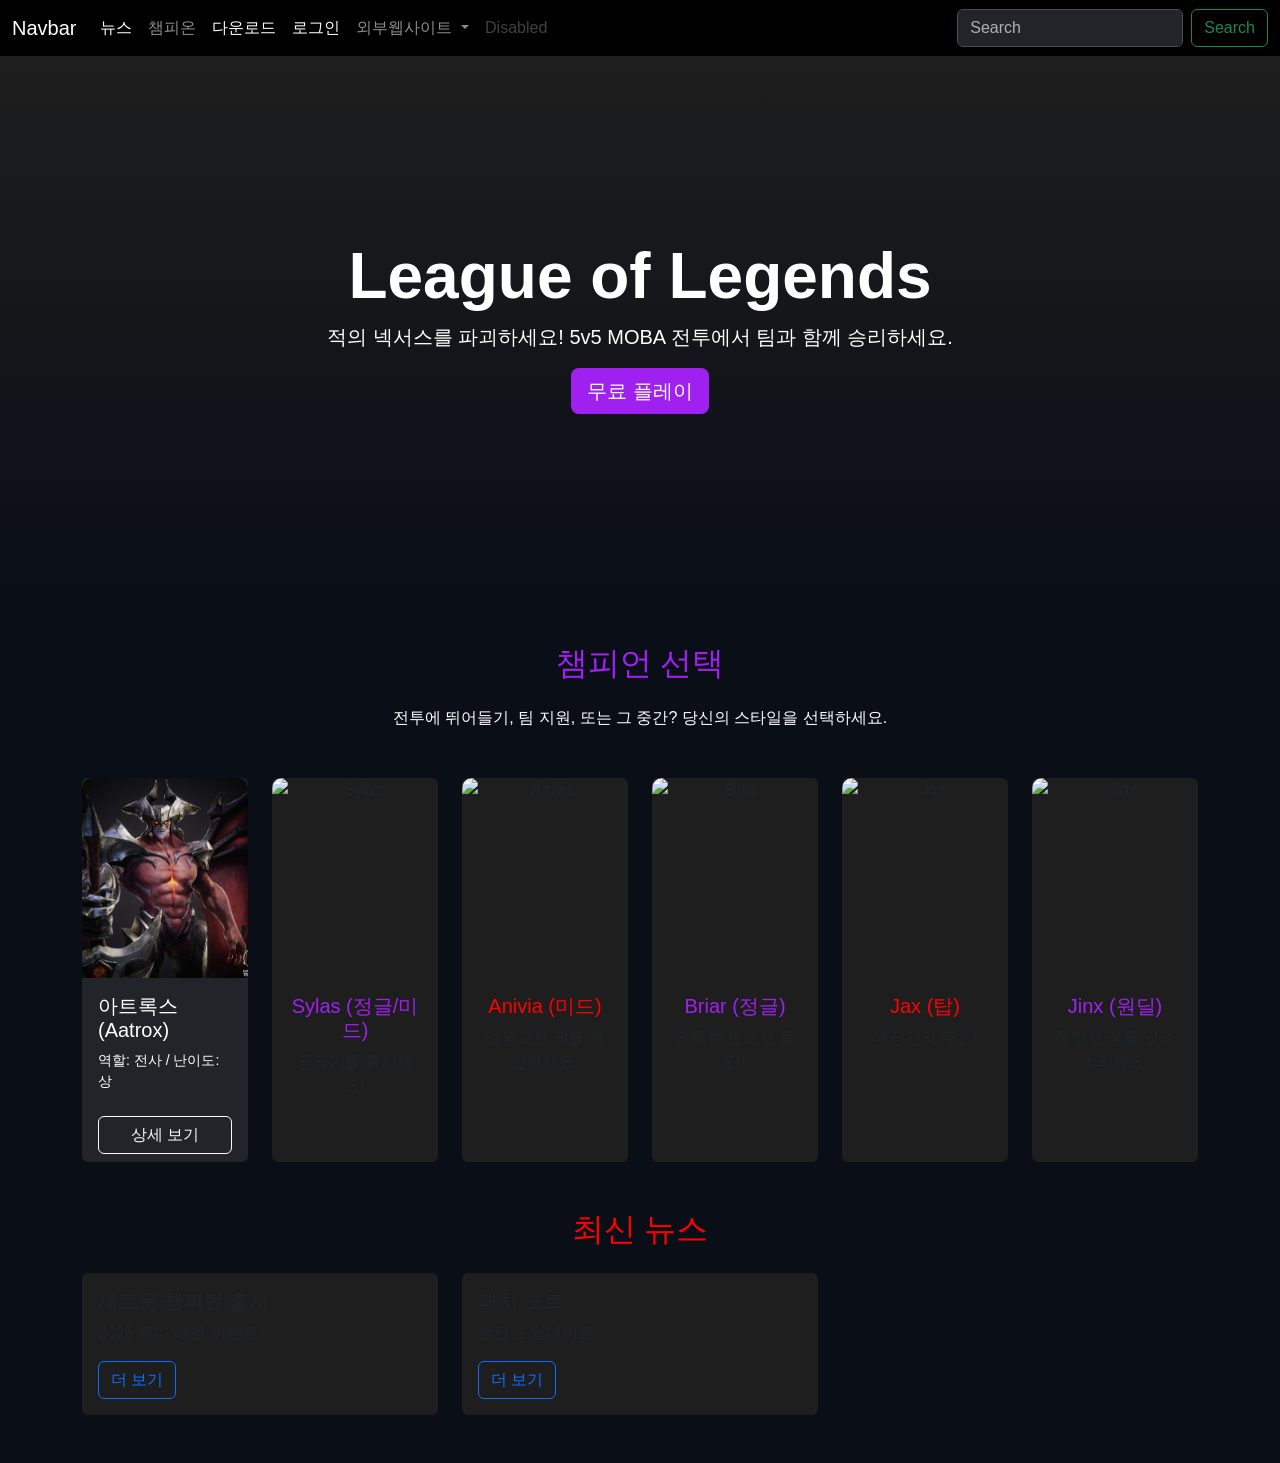
==== src/main/resources/META-INF/resources/index.html @ e9973deb "3주차 실습 완료" ====
<!DOCTYPE html>
<html lang="ko">
<head>
    <meta charset="UTF-8">
    <meta name="viewport" content="width=device-width, initial-scale=1.0">
    <title>League of Legends - 메인 페이지</title>
    <!-- Bootstrap 5 CDN -->
    <link href="https://cdn.jsdelivr.net/npm/bootstrap@5.3.0/dist/css/bootstrap.min.css" rel="stylesheet">
    <script src="https://cdn.jsdelivr.net/npm/bootstrap@5.3.0/dist/js/bootstrap.bundle.min.js"></script>
    <!-- 커스텀 스타일 (LOL 테마 + 챔피언 호버 효과) -->
    <style>
        body { background-color: #0a0e17; color: #fff; font-family: 'Arial', sans-serif; }
        .navbar { background-color: #000; }
        .hero { background: linear-gradient(to bottom, #1e1e1e, #0a0e17); min-height: 60vh; }
        .accent-purple { color: #a020f0; }
        .accent-red { color: #ff0000; }
        .card { background-color: #1e1e1e; border: none; transition: transform 0.3s, box-shadow 0.3s; }
        .card:hover { transform: scale(1.05); box-shadow: 0 10px 20px rgba(160, 32, 240, 0.5); }
        .card-img-top { height: 200px; object-fit: cover; border-radius: 10px 10px 0 0; }
        .btn-primary { background-color: #a020f0; border: none; }
        .btn-primary:hover { background-color: #800080; }
    </style>
</head>
<body>

    <!-- 헤더 (Navbar) -->
    <!-- <nav class="navbar navbar-expand-lg navbar-dark">
        <div class="container-fluid">
            <a class="navbar-brand" href="http://localhost:8080/index.html">League of Legends</a>
            <button class="navbar-toggler" type="button" data-bs-toggle="collapse" data-bs-target="#navbarNav" aria-controls="navbarNav" aria-expanded="false" aria-label="Toggle navigation">
                <span class="navbar-toggler-icon"></span>
            </button>
            <div class="collapse navbar-collapse" id="navbarNav">
                <ul class="navbar-nav ms-auto">
                    <li class="nav-item"><a class="nav-link" href="#">뉴스</a></li>
                    <li class="nav-item"><a class="nav-link" href="#">챔피언</a></li>
                    <li class="nav-item"><a class="nav-link" href="#">다운로드</a></li>
                    <li class="nav-item"><a class="nav-link" href="#">로그인</a></li>
                    <li class="nav-item"><a class="nav-link" href="https://lol.ps" target="_blank">외부웹사이트</a></li>
                </ul>
            </div>
        </div>
    </nav> -->

    <nav class="navbar navbar-expand-lg" data-bs-theme="dark">
        <div class="container-fluid">
          <a class="navbar-brand" href="#">Navbar</a>
          <button class="navbar-toggler" type="button" data-bs-toggle="collapse" data-bs-target="#navbarSupportedContent" aria-controls="navbarSupportedContent" aria-expanded="false" aria-label="Toggle navigation">
            <span class="navbar-toggler-icon"></span>
          </button>
          <div class="collapse navbar-collapse" id="navbarSupportedContent">
            <ul class="navbar-nav me-auto mb-2 mb-lg-0">
              <li class="nav-item">
                <a class="nav-link active" aria-current="page" href="#">뉴스</a>
              </li>
              <li class="nav-item">
                <a class="nav-link" href="#">챔피온</a>
              </li>
              <li class="nav-item">
                <a class="nav-link active" aria-current="page" href="#">다운로드</a>
              </li>
              <li class="nav-item">
                <a class="nav-link active" aria-current="page" href="#">로그인</a>
              </li>
              <li class="nav-item dropdown">
                <a class="nav-link dropdown-toggle" href="#" role="button" data-bs-toggle="dropdown" aria-expanded="false">
                  외부웹사이트
                </a>
                <ul class="dropdown-menu">
                  <li><a class="dropdown-item" href="https://lol.ps" target="_blank">롤전적</a></li>
                  <li><a class="dropdown-item" href="#">불법사이트</a></li>
                  <li><hr class="dropdown-divider"></li>
                  <li><a class="dropdown-item" href="#">외부웹</a></li>
                </ul>
              </li>
              <li class="nav-item">
                <a class="nav-link disabled" aria-disabled="true">Disabled</a>
              </li>
            </ul>
            <form class="d-flex" role="search">
              <input class="form-control me-2" type="search" placeholder="Search" aria-label="Search" />
              <button class="btn btn-outline-success" type="submit">Search</button>
            </form>
          </div>
        </div>
    </nav>


    <!-- 히어로 배너 (Hero Banner) -->
    <section class="hero d-flex align-items-center justify-content-center text-center py-5">
        <div class="container">
            <h1 class="display-3 fw-bold">League of Legends</h1>
            <p class="lead">적의 넥서스를 파괴하세요! 5v5 MOBA 전투에서 팀과 함께 승리하세요.</p>
            <a href="#" class="btn btn-primary btn-lg">무료 플레이</a>
        </div>
    </section>

<!-- 챔피언 선택 섹션 (작은 썸네일 PNG로 업데이트!) -->
    <section class="container my-5">
        <h2 class="text-center mb-4 accent-purple">챔피언 선택</h2>
        <p class="text-center mb-5">전투에 뛰어들기, 팀 지원, 또는 그 중간? 당신의 스타일을 선택하세요.</p>
        <div class="row g-4">
        <!-- <div class="row row-cols-auto g-4"> -->

            <!-- Aatrox -->
            <div class="col">
                <div class="card bg-dark text-white border-secondary h-100">
                <img src="images/ai.jpeg" class="card-img-top" alt="아트록스">
                <div class="card-body">
                <h5 class="card-title">아트록스 (Aatrox)</h5>
                <p class="card-text small">역할: 전사 / 난이도: 상</p>
                </div>
                <div class="card-footer bg-transparent border-0">
                    <button class="btn btn-outline-light w-100"
                            data-bs-toggle="modal"
                            data-bs-target="#modalAatrox"
                            data-champ="Aatrox">
                        상세 보기
                    </button>
                </div>
            </div>
            </div>

            <!-- 모달 (iframe으로 Aatrox.html 불러오기) -->
            <div class="modal fade" id="modalAatrox" tabindex="-1" aria-labelledby="modalAatroxLabel" aria-hidden="true">
            <div class="modal-dialog modal-xl modal-dialog-centered modal-dialog-scrollable">
                <div class="modal-content bg-dark text-white border-secondary">
                
                <!-- 헤더-->
                <div class="modal-header border-secondary">
                    <h5 class="modal-title" id="modalAatroxLabel">아트록스 (Aatrox) 상세 정보</h5>
                    <button type="button" class="btn-close btn-close-white" data-bs-dismiss="modal" aria-label="Close"></button>
                </div>

                <!-- 바디: iframe으로 내용 채움-->
                <div class="modal-body p-0" style="height: 65vh; background: #0a0e17;">
                    <iframe
                    src="modals/Aatrox.html"
                    frameborder="0"
                    style="width: 100%; height: 100%; border: none;"
                    allowfullscreen>
                    </iframe>
                </div>
                    <!-- 푸터-->
                    <div class="modal-footer border-secondary">
                        <button type="button" class="btn btn-outline-light" data-bs-dismiss="modal">닫기</button>
                    </div>
                    </div>
                </div>
                </div>
                
                
            <!-- Sylas -->
            <div class="col-md-6 col-lg-4 col-xl-2">
                <div class="card text-center h-100">
                    <img src="https://ddragon.leagueoflegends.com/cdn/15.24.1/img/champion/Sylas.png" class="card-img-top" alt="Sylas" loading="lazy">
                    <div class="card-body">
                        <h5 class="card-title accent-purple">Sylas (정글/미드)</h5>
                        <p class="card-text">궁극기를 훔치세요!</p>
                    </div>
                </div>
            </div>
            <!-- Anivia -->
            <div class="col-md-6 col-lg-4 col-xl-2">
                <div class="card text-center h-100">
                    <img src="https://ddragon.leagueoflegends.com/cdn/15.24.1/img/champion/Anivia.png" class="card-img-top" alt="Anivia" loading="lazy">
                    <div class="card-body">
                        <h5 class="card-title accent-red">Anivia (미드)</h5>
                        <p class="card-text">얼음으로 적을 봉인하세요.</p>
                    </div>
                </div>
            </div>
            <!-- Briar -->
            <div class="col-md-6 col-lg-4 col-xl-2">
                <div class="card text-center h-100">
                    <img src="https://ddragon.leagueoflegends.com/cdn/15.24.1/img/champion/Briar.png" class="card-img-top" alt="Briar" loading="lazy">
                    <div class="card-body">
                        <h5 class="card-title accent-purple">Briar (정글)</h5>
                        <p class="card-text">광폭한 힘으로 돌진!</p>
                    </div>
                </div>
            </div>
            <!-- Jax -->
            <div class="col-md-6 col-lg-4 col-xl-2">
                <div class="card text-center h-100">
                    <img src="https://ddragon.leagueoflegends.com/cdn/15.24.1/img/champion/Jax.png" class="card-img-top" alt="Jax" loading="lazy">
                    <div class="card-body">
                        <h5 class="card-title accent-red">Jax (탑)</h5>
                        <p class="card-text">대장간의 주인!</p>
                    </div>
                </div>
            </div>
            <!-- Jinx -->
            <div class="col-md-6 col-lg-4 col-xl-2">
                <div class="card text-center h-100">
                    <img src="https://ddragon.leagueoflegends.com/cdn/15.24.1/img/champion/Jinx.png" class="card-img-top" alt="Jinx" loading="lazy">
                    <div class="card-body">
                        <h5 class="card-title accent-purple">Jinx (원딜)</h5>
                        <p class="card-text">폭발로 적을 날려버리세요.</p>
                    </div>
                </div>
            </div>
        </div>
    </section>

    <!-- 뉴스 섹션 (기존 유지) -->
    <section class="container my-5">
        <h2 class="text-center mb-4 accent-red">최신 뉴스</h2>
        <div class="row g-4">
            <div class="col-md-6 col-lg-4">
                <div class="card">
                    <div class="card-body">
                        <h5 class="card-title">새로운 챔피언 출시</h5>
                        <p class="card-text">2026 루나 레벨 이벤트!</p>
                        <a href="#" class="btn btn-outline-primary">더 보기</a>
                    </div>
                </div>
            </div>
            <div class="col-md-6 col-lg-4">
                <div class="card">
                    <div class="card-body">
                        <h5 class="card-title">패치 노트</h5>
                        <p class="card-text">밸런스 업데이트.</p>
                        <a href="#" class="btn btn-outline-primary">더 보기</a>
                    </div>
                </div>
            </div>
        </div>
    </section>
    
</body>
</html>
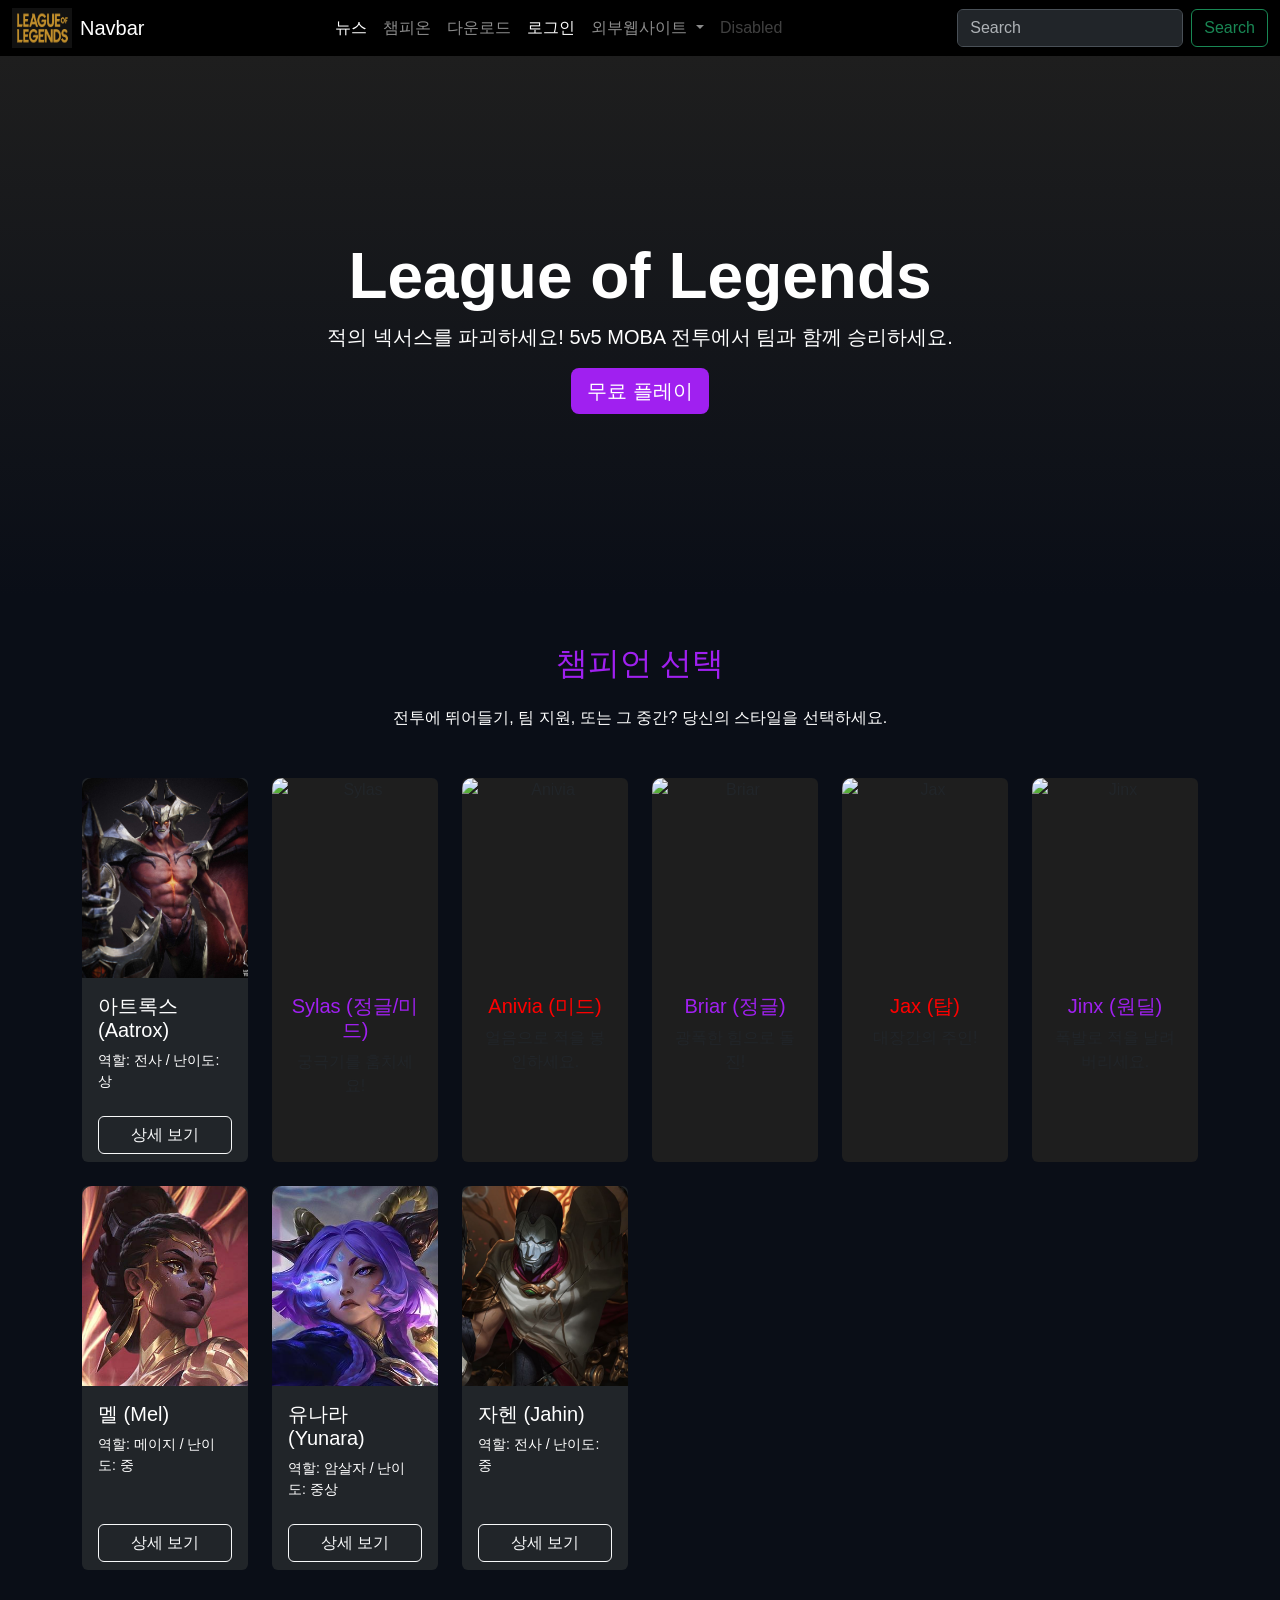
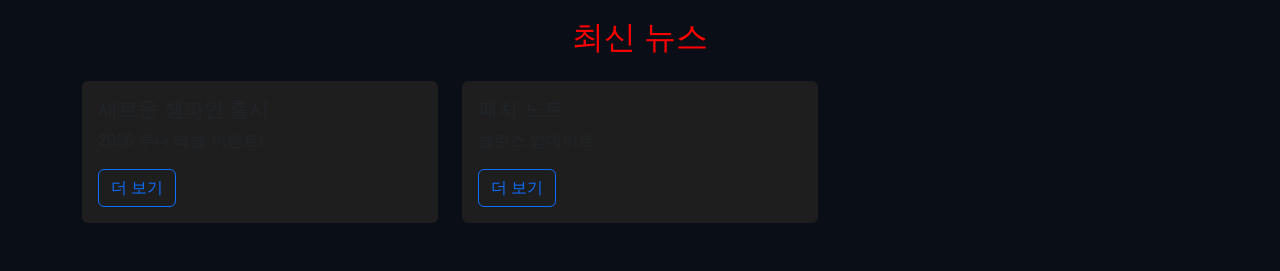
==== commit 6fa06e0c: "4주차 과제 완료" ====
--- a/src/main/resources/META-INF/resources/index.html
+++ b/src/main/resources/META-INF/resources/index.html
@@ -21,6 +21,7 @@
         .btn-primary:hover { background-color: #800080; }
     </style>
 </head>
+
 <body>
 
     <!-- 헤더 (Navbar) -->
@@ -44,12 +45,13 @@
 
     <nav class="navbar navbar-expand-lg" data-bs-theme="dark">
         <div class="container-fluid">
+        <img src="images/lol.png" alt="LOL 로고" width="60" height="40" class="me-2">
           <a class="navbar-brand" href="#">Navbar</a>
           <button class="navbar-toggler" type="button" data-bs-toggle="collapse" data-bs-target="#navbarSupportedContent" aria-controls="navbarSupportedContent" aria-expanded="false" aria-label="Toggle navigation">
             <span class="navbar-toggler-icon"></span>
           </button>
           <div class="collapse navbar-collapse" id="navbarSupportedContent">
-            <ul class="navbar-nav me-auto mb-2 mb-lg-0">
+            <ul class="navbar-nav mx-auto mb-2 mb-lg-0">
               <li class="nav-item">
                 <a class="nav-link active" aria-current="page" href="#">뉴스</a>
               </li>
@@ -57,7 +59,8 @@
                 <a class="nav-link" href="#">챔피온</a>
               </li>
               <li class="nav-item">
-                <a class="nav-link active" aria-current="page" href="#">다운로드</a>
+                <!-- <a class="nav-link active" aria-current="page" href="#">다운로드</a> -->
+                <a class="nav-link" href="main_page_sub/download.html">다운로드</a>
               </li>
               <li class="nav-item">
                 <a class="nav-link active" aria-current="page" href="#">로그인</a>
@@ -126,28 +129,29 @@
             <div class="modal-dialog modal-xl modal-dialog-centered modal-dialog-scrollable">
                 <div class="modal-content bg-dark text-white border-secondary">
                 
-                <!-- 헤더-->
-                <div class="modal-header border-secondary">
-                    <h5 class="modal-title" id="modalAatroxLabel">아트록스 (Aatrox) 상세 정보</h5>
-                    <button type="button" class="btn-close btn-close-white" data-bs-dismiss="modal" aria-label="Close"></button>
-                </div>
-
-                <!-- 바디: iframe으로 내용 채움-->
-                <div class="modal-body p-0" style="height: 65vh; background: #0a0e17;">
-                    <iframe
-                    src="modals/Aatrox.html"
-                    frameborder="0"
-                    style="width: 100%; height: 100%; border: none;"
-                    allowfullscreen>
-                    </iframe>
-                </div>
+                    <!-- 헤더-->
+                    <div class="modal-header border-secondary">
+                        <h5 class="modal-title" id="modalAatroxLabel">아트록스 (Aatrox) 상세 정보</h5>
+                        <button type="button" class="btn-close btn-close-white" data-bs-dismiss="modal" aria-label="Close"></button>
+                    </div>
+
+                    <!-- 바디: iframe으로 내용 채움-->
+                    <div class="modal-body p-0" style="height: 65vh; background: #0a0e17;">
+                        <iframe
+                        src="modals/Aatrox.html"
+                        frameborder="0"
+                        style="width: 100%; height: 100%; border: none;"
+                        allowfullscreen> 
+                        </iframe>
+                    </div>
+
                     <!-- 푸터-->
                     <div class="modal-footer border-secondary">
                         <button type="button" class="btn btn-outline-light" data-bs-dismiss="modal">닫기</button>
                     </div>
-                    </div>
-                </div>
-                </div>
+                </div>
+            </div>
+            </div>
                 
                 
             <!-- Sylas -->
@@ -200,6 +204,150 @@
                     </div>
                 </div>
             </div>
+
+            <!-- 신규 챔피언 -->
+            <div class="col-md-6 col-lg-4 col-xl-2">
+                <div class="card bg-dark text-white border-secondary h-100">
+                <img src="images/Mel.jpg" class="card-img-top" alt="멜">
+                <div class="card-body">
+                <h5 class="card-title">멜 (Mel)</h5>
+                <p class="card-text small">역할: 메이지 / 난이도: 중</p>
+                </div>
+                <div class="card-footer bg-transparent border-0">
+                    <button class="btn btn-outline-light w-100"
+                            data-bs-toggle="modal"
+                            data-bs-target="#modalMel"
+                            data-champ="Mel">
+                        상세 보기
+                    </button>
+                </div>
+            </div>
+            </div>
+
+            <!-- 모달 (iframe으로 Mel.html 불러오기) -->
+            <div class="modal fade" id="modalMel" tabindex="-1" aria-labelledby="modalMelLabel" aria-hidden="true">
+                <div class="modal-dialog modal-xl modal-dialog-centered modal-dialog-scrollable">
+                    <div class="modal-content bg-dark text-white border-secondary">
+                    
+                        <!-- 헤더-->
+                        <div class="modal-header border-secondary">
+                            <h5 class="modal-title" id="modalMelLabel">멜 (Mel) 상세 정보</h5>
+                            <button type="button" class="btn-close btn-close-white" data-bs-dismiss="modal" aria-label="Close"></button>
+                        </div>
+    
+                        <!-- 바디: iframe으로 내용 채움-->
+                        <div class="modal-body p-0" style="height: 65vh; background: #0a0e17;">
+                            <iframe
+                            src="modals/Mel.html"
+                            frameborder="0"
+                            style="width: 100%; height: 100%; border: none;"
+                            allowfullscreen> 
+                            </iframe>
+                        </div>
+    
+                        <!-- 푸터-->
+                        <div class="modal-footer border-secondary">
+                            <button type="button" class="btn btn-outline-light" data-bs-dismiss="modal">닫기</button>
+                        </div>
+                    </div>
+                </div>
+            </div>
+
+
+            <div class="col-md-6 col-lg-4 col-xl-2">
+                <div class="card bg-dark text-white border-secondary h-100">
+                <img src="images/Yunara.jpg" class="card-img-top" alt="유나라">
+                <div class="card-body">
+                <h5 class="card-title">유나라 (Yunara)</h5>
+                <p class="card-text small">역할: 암살자 / 난이도: 중상</p>
+                </div>
+                <div class="card-footer bg-transparent border-0">
+                    <button class="btn btn-outline-light w-100"
+                            data-bs-toggle="modal"
+                            data-bs-target="#modalYunara"
+                            data-champ="Yunara">
+                        상세 보기
+                    </button>
+                </div>
+            </div>
+            </div>
+            
+            <!-- 모달 (iframe으로 Jahin.html 불러오기) -->
+            <div class="modal fade" id="modalJahin" tabindex="-1" aria-labelledby="modalJahinLabel" aria-hidden="true">
+                <div class="modal-dialog modal-xl modal-dialog-centered modal-dialog-scrollable">
+                    <div class="modal-content bg-dark text-white border-secondary">
+                    
+                        <!-- 헤더-->
+                        <div class="modal-header border-secondary">
+                            <h5 class="modal-title" id="modalYunaraLabel">자헨 (Jahin) 상세 정보</h5>
+                            <button type="button" class="btn-close btn-close-white" data-bs-dismiss="modal" aria-label="Close"></button>
+                        </div>
+    
+                        <!-- 바디: iframe으로 내용 채움-->
+                        <div class="modal-body p-0" style="height: 65vh; background: #0a0e17;">
+                            <iframe
+                            src="modals/Jahin.html"
+                            frameborder="0"
+                            style="width: 100%; height: 100%; border: none;"
+                            allowfullscreen> 
+                            </iframe>
+                        </div>
+    
+                        <!-- 푸터-->
+                        <div class="modal-footer border-secondary">
+                            <button type="button" class="btn btn-outline-light" data-bs-dismiss="modal">닫기</button>
+                        </div>
+                    </div>
+                </div>
+            </div>
+
+            <div class="col-md-6 col-lg-4 col-xl-2">
+                <div class="card bg-dark text-white border-secondary h-100">
+                <img src="images/Jahin.png" class="card-img-top" alt="유나라">
+                <div class="card-body">
+                <h5 class="card-title">자헨 (Jahin)</h5>
+                <p class="card-text small">역할: 전사 / 난이도: 중</p>
+                </div>
+                <div class="card-footer bg-transparent border-0">
+                    <button class="btn btn-outline-light w-100"
+                            data-bs-toggle="modal"
+                            data-bs-target="#modalJahin"
+                            data-champ="Jahin">
+                        상세 보기
+                    </button>
+                </div>
+            </div>
+            </div>
+            
+            <!-- 모달 (iframe으로 Jahin.html 불러오기) -->
+            <div class="modal fade" id="modalJahin" tabindex="-1" aria-labelledby="modalJahinLabel" aria-hidden="true">
+                <div class="modal-dialog modal-xl modal-dialog-centered modal-dialog-scrollable">
+                    <div class="modal-content bg-dark text-white border-secondary">
+                    
+                        <!-- 헤더-->
+                        <div class="modal-header border-secondary">
+                            <h5 class="modal-title" id="modalYunaraLabel">유나라 (Jahin) 상세 정보</h5>
+                            <button type="button" class="btn-close btn-close-white" data-bs-dismiss="modal" aria-label="Close"></button>
+                        </div>
+    
+                        <!-- 바디: iframe으로 내용 채움-->
+                        <div class="modal-body p-0" style="height: 65vh; background: #0a0e17;">
+                            <iframe
+                            src="modals/Jahin.html"
+                            frameborder="0"
+                            style="width: 100%; height: 100%; border: none;"
+                            allowfullscreen> 
+                            </iframe>
+                        </div>
+    
+                        <!-- 푸터-->
+                        <div class="modal-footer border-secondary">
+                            <button type="button" class="btn btn-outline-light" data-bs-dismiss="modal">닫기</button>
+                        </div>
+                    </div>
+                </div>
+            </div>
+
         </div>
     </section>
 
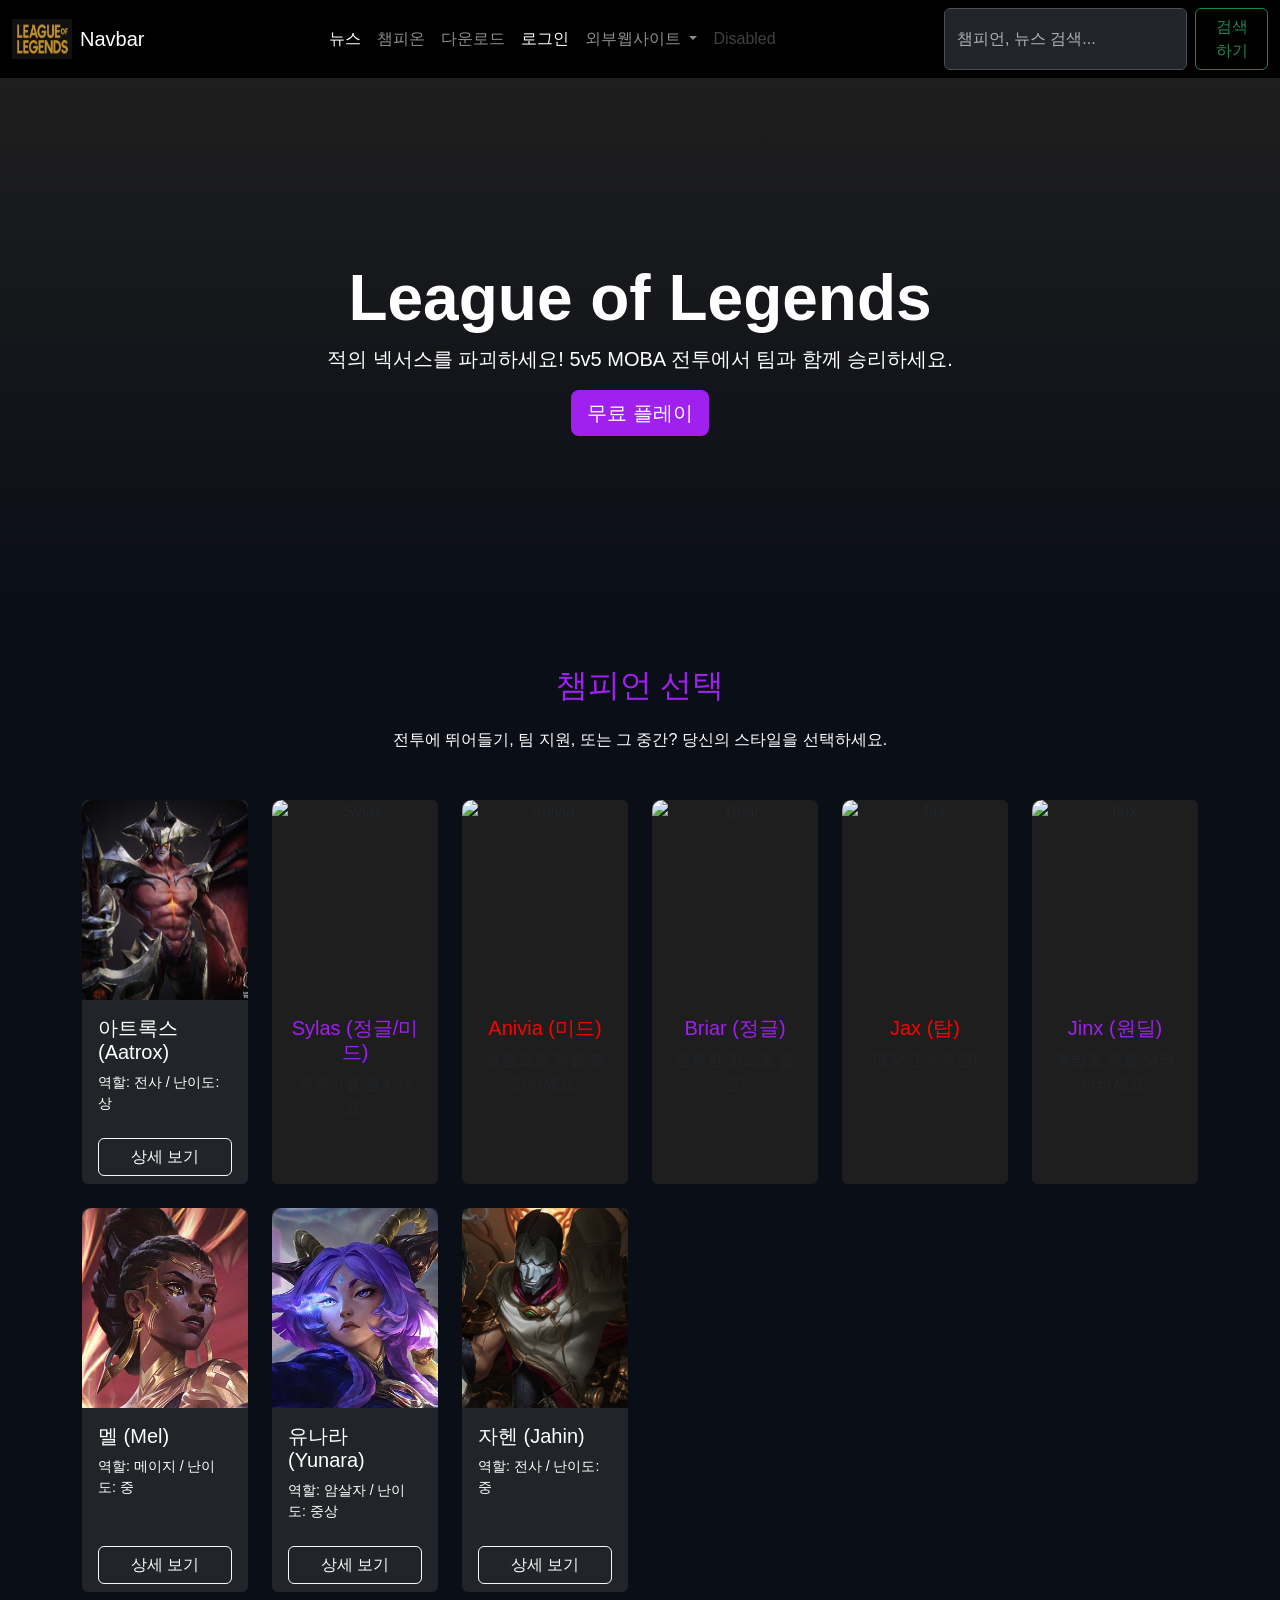
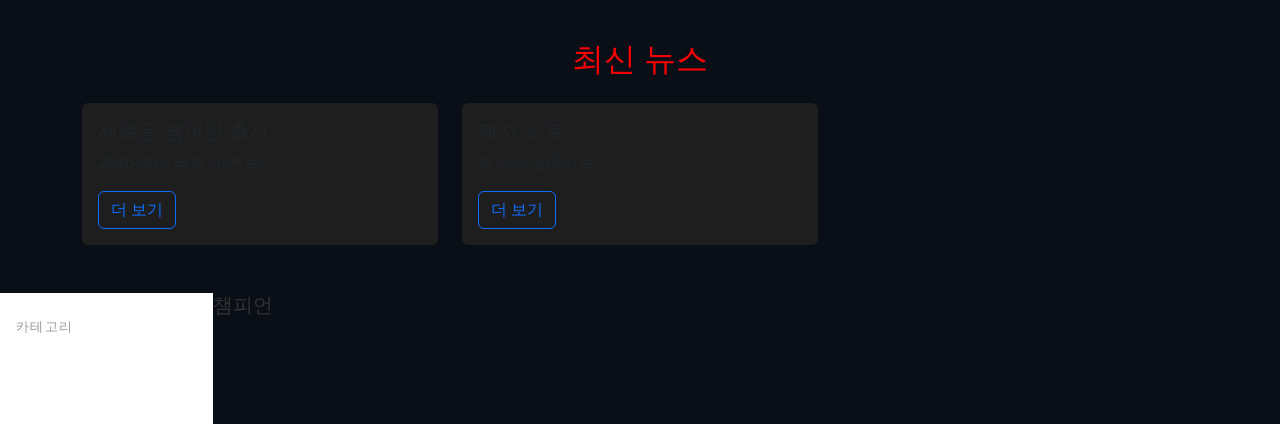
==== commit 43ae0cf1: "6주차 수업 완료" ====
--- a/src/main/resources/META-INF/resources/index.html
+++ b/src/main/resources/META-INF/resources/index.html
@@ -6,7 +6,15 @@
     <title>League of Legends - 메인 페이지</title>
     <!-- Bootstrap 5 CDN -->
     <link href="https://cdn.jsdelivr.net/npm/bootstrap@5.3.0/dist/css/bootstrap.min.css" rel="stylesheet">
-    <script src="https://cdn.jsdelivr.net/npm/bootstrap@5.3.0/dist/js/bootstrap.bundle.min.js"></script>
+    <script src="js/bootstrap.bundle.min.js"></script>
+    <!-- <script src="https://cdn.jsdelivr.net/npm/bootstrap@5.3.0/dist/js/bootstrap.bundle.min.js"></script> -->
+    <script src="js/test.js"></script>
+    <script>
+        window.onload = function() {
+        alert("메인 페이지 로딩 완료");
+        }
+    </script>
+
     <!-- 커스텀 스타일 (LOL 테마 + 챔피언 호버 효과) -->
     <style>
         body { background-color: #0a0e17; color: #fff; font-family: 'Arial', sans-serif; }
@@ -80,11 +88,15 @@
                 <a class="nav-link disabled" aria-disabled="true">Disabled</a>
               </li>
             </ul>
-            <form class="d-flex" role="search">
+            <!-- <form class="d-flex" role="search">
               <input class="form-control me-2" type="search" placeholder="Search" aria-label="Search" />
               <button class="btn btn-outline-success" type="submit">Search</button>
+            </form> -->
+            <form class="d-flex" id="searchForm">
+                <input class="form-control me-2" type="search" placeholder="챔피언, 뉴스 검색..." aria-label="Search" id="searchInput">
+                <button class="btn btn-outline-success" type="submit">검색하기</button>
             </form>
-          </div>
+            </div>
         </div>
     </nav>
 
@@ -94,7 +106,7 @@
         <div class="container">
             <h1 class="display-3 fw-bold">League of Legends</h1>
             <p class="lead">적의 넥서스를 파괴하세요! 5v5 MOBA 전투에서 팀과 함께 승리하세요.</p>
-            <a href="#" class="btn btn-primary btn-lg">무료 플레이</a>
+            <a href="#" class="btn btn-primary btn-lg" onclick="alert('즐거운 플레이 되세요')">무료 플레이</a>
         </div>
     </section>
 
@@ -351,6 +363,8 @@
         </div>
     </section>
 
+
+    
     <!-- 뉴스 섹션 (기존 유지) -->
     <section class="container my-5">
         <h2 class="text-center mb-4 accent-red">최신 뉴스</h2>
@@ -376,5 +390,49 @@
         </div>
     </section>
     
+    <!-- ===== 검색 결과 섹션 (기본 숨김) ===== -->
+<section id="searchResults">
+    <!-- 키워드 헤더-->
+    <div class="search-keyword-header">
+        <h1 id="searchKeywordDisplay"></h1>
+    </div>
+
+    <!-- 본문: 사이드바 + 콘텐츠-->
+    <div class="search-body">
+        <div class="container-fluid px-0">
+            <div class="row g-0">
+                <!-- 왼쪽 카테고리 사이드바-->
+                <div class="col-md-3 col-lg-2 search-sidebar bg-white py-4">
+                <div class="px-3 mb-3" style="font-size:0.8rem; color:#999; text-transform:uppercase; letter-spacing:0.1em;">카테고리</div>
+                    <div class="search-category-item active" onclick="switchCategory('champion', this)">
+                        챔피언 <span class="count" id="champCount">(0)</span>
+                    </div>
+
+                    <div class="search-category-item" onclick="switchCategory('news', this)">
+                        뉴스 <span class="count" id="newsCount">(0)</span>
+                        </div>
+                </div>
+
+                <!-- 오른쪽 콘텐츠-->
+                <div class="col-md-9 col-lg-10 search-content-area">
+                    <!-- 챔피언 결과-->
+                    <div id="resultChampion">
+                        <h5 class="mb-4" style="color:#333;">챔피언</h5>
+                        <div id="championResultList"></div>
+                    </div>
+                    <!-- 뉴스 결과-->
+                    <div id="resultNews" style="display:none;">
+                        <h5 class="mb-4" style="color:#333;">뉴스</h5>
+                        <div id="newsResultList"></div>
+                    </div>
+                </div>
+            </div>
+        </div>
+    </div>
+</section>
+
+    <!-- 검색 JavaScript -->
+    <script src="js/search.js"></script>
+
 </body>
 </html>
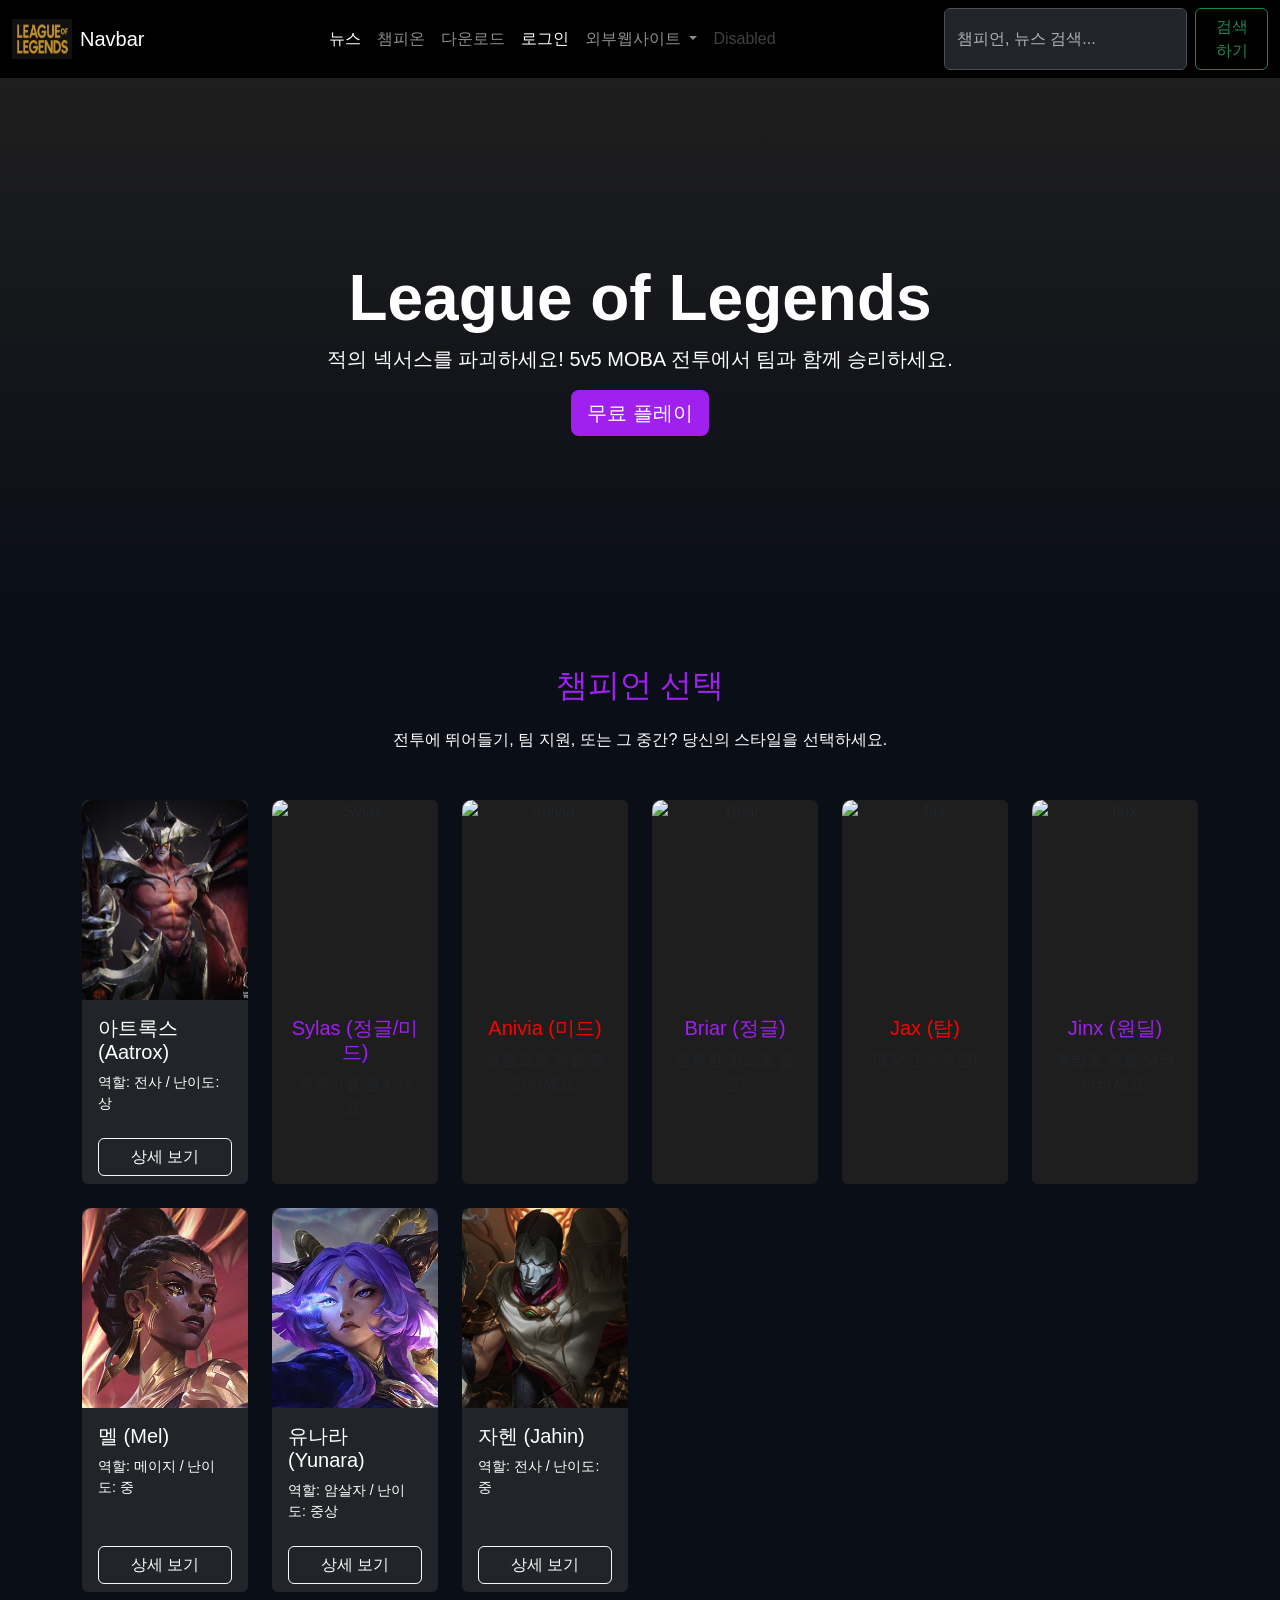
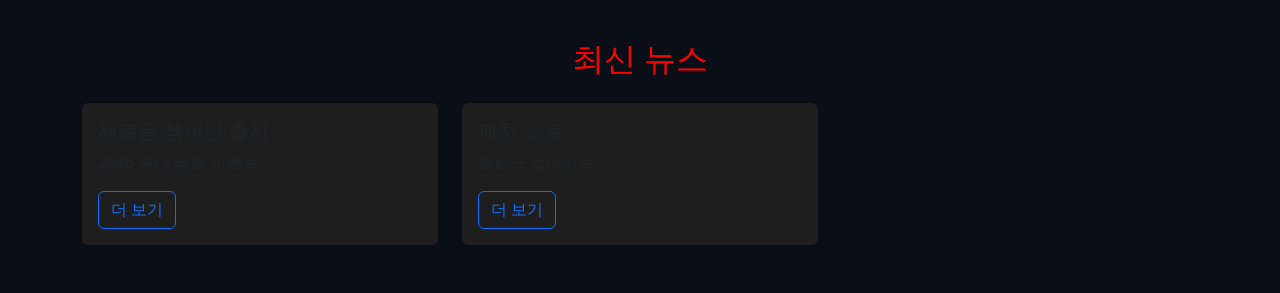
==== commit 4edddac5: "7주차 수업 완료" ====
--- a/src/main/resources/META-INF/resources/index.html
+++ b/src/main/resources/META-INF/resources/index.html
@@ -9,14 +9,10 @@
     <script src="js/bootstrap.bundle.min.js"></script>
     <!-- <script src="https://cdn.jsdelivr.net/npm/bootstrap@5.3.0/dist/js/bootstrap.bundle.min.js"></script> -->
     <script src="js/test.js"></script>
-    <script>
-        window.onload = function() {
-        alert("메인 페이지 로딩 완료");
-        }
-    </script>
 
     <!-- 커스텀 스타일 (LOL 테마 + 챔피언 호버 효과) -->
-    <style>
+    <link rel="stylesheet" href="css/main.css">
+    <!-- <style>
         body { background-color: #0a0e17; color: #fff; font-family: 'Arial', sans-serif; }
         .navbar { background-color: #000; }
         .hero { background: linear-gradient(to bottom, #1e1e1e, #0a0e17); min-height: 60vh; }
@@ -27,7 +23,12 @@
         .card-img-top { height: 200px; object-fit: cover; border-radius: 10px 10px 0 0; }
         .btn-primary { background-color: #a020f0; border: none; }
         .btn-primary:hover { background-color: #800080; }
-    </style>
+    </style> -->
+    <script>
+        window.onload = function() {
+        alert("메인 페이지 로딩 완료");
+        }
+    </script>
 </head>
 
 <body>
@@ -391,45 +392,45 @@
     </section>
     
     <!-- ===== 검색 결과 섹션 (기본 숨김) ===== -->
-<section id="searchResults">
-    <!-- 키워드 헤더-->
-    <div class="search-keyword-header">
-        <h1 id="searchKeywordDisplay"></h1>
-    </div>
-
-    <!-- 본문: 사이드바 + 콘텐츠-->
-    <div class="search-body">
-        <div class="container-fluid px-0">
-            <div class="row g-0">
-                <!-- 왼쪽 카테고리 사이드바-->
-                <div class="col-md-3 col-lg-2 search-sidebar bg-white py-4">
-                <div class="px-3 mb-3" style="font-size:0.8rem; color:#999; text-transform:uppercase; letter-spacing:0.1em;">카테고리</div>
-                    <div class="search-category-item active" onclick="switchCategory('champion', this)">
-                        챔피언 <span class="count" id="champCount">(0)</span>
-                    </div>
-
-                    <div class="search-category-item" onclick="switchCategory('news', this)">
-                        뉴스 <span class="count" id="newsCount">(0)</span>
-                        </div>
-                </div>
-
-                <!-- 오른쪽 콘텐츠-->
-                <div class="col-md-9 col-lg-10 search-content-area">
-                    <!-- 챔피언 결과-->
-                    <div id="resultChampion">
-                        <h5 class="mb-4" style="color:#333;">챔피언</h5>
-                        <div id="championResultList"></div>
-                    </div>
-                    <!-- 뉴스 결과-->
-                    <div id="resultNews" style="display:none;">
-                        <h5 class="mb-4" style="color:#333;">뉴스</h5>
-                        <div id="newsResultList"></div>
-                    </div>
-                </div>
-            </div>
-        </div>
-    </div>
-</section>
+    <section id="searchResults">
+        <!-- 키워드 헤더-->
+        <div class="search-keyword-header">
+            <h1 id="searchKeywordDisplay"></h1>
+        </div>
+
+        <!-- 본문: 사이드바 + 콘텐츠-->
+        <div class="search-body">
+            <div class="container-fluid px-0">
+                <div class="row g-0">
+                    <!-- 왼쪽 카테고리 사이드바-->
+                    <div class="col-md-3 col-lg-2 search-sidebar bg-white py-4">
+                    <div class="px-3 mb-3" style="font-size:0.8rem; color:#999; text-transform:uppercase; letter-spacing:0.1em;">카테고리</div>
+                        <div class="search-category-item active" onclick="switchCategory('champion', this)">
+                            챔피언 <span class="count" id="champCount">(0)</span>
+                        </div>
+
+                        <div class="search-category-item" onclick="switchCategory('news', this)">
+                            뉴스 <span class="count" id="newsCount">(0)</span>
+                            </div>
+                    </div>
+
+                    <!-- 오른쪽 콘텐츠-->
+                    <div class="col-md-9 col-lg-10 search-content-area">
+                        <!-- 챔피언 결과-->
+                        <div id="resultChampion">
+                            <h5 class="mb-4" style="color:#333;">챔피언</h5>
+                            <div id="championResultList"></div>
+                        </div>
+                        <!-- 뉴스 결과-->
+                        <div id="resultNews" style="display:none;">
+                            <h5 class="mb-4" style="color:#333;">뉴스</h5>
+                            <div id="newsResultList"></div>
+                        </div>
+                    </div>
+                </div>
+            </div>
+        </div>
+    </section>
 
     <!-- 검색 JavaScript -->
     <script src="js/search.js"></script>
--- a/src/main/resources/META-INF/resources/css/main.css
+++ b/src/main/resources/META-INF/resources/css/main.css
@@ -0,0 +1,71 @@
+/* ── 기본 레이아웃 ──────────────────────────────────────────── */
+body { background-color: #0a0e17; color: #fff; font-family: 'Arial', sans-serif; }
+.navbar { background-color: #000; }
+.hero { background: linear-gradient(to bottom, #1e1e1e, #0a0e17); min-height: 60vh; }
+
+/* ── 강조 색상 ──────────────────────────────────────────────── */
+.accent-purple { color: #a020f0; }
+.accent-red { color: #ff0000; }
+
+/* ── 카드 ────────────────────────────────────────────────────── */
+.card { background-color: #1e1e1e; border: none; transition: transform 0.3s, box-shadow 0.3s; }
+.card:hover { transform: scale(1.05); box-shadow: 0 10px 20px rgba(160, 32, 240, 0.5); }
+.card-img-top { height: 200px; object-fit: cover; border-radius: 10px 10px 0 0; }
+
+/* ── 버튼 ────────────────────────────────────────────────────── */
+.btn-primary { background-color: #a020f0; border: none; }
+.btn-primary:hover { background-color: #800080; }
+
+/* ── 검색 결과 페이지 ────────────────────────────────────────── */
+#searchResults { display: none; }
+
+.search-keyword-header {
+    background: #0a0a0a;
+    background-image: radial-gradient(ellipse at center, #1a1a1a 0%, #000 70%);
+    min-height: 180px;
+    display: flex;
+    align-items: center;
+    justify-content: center;
+    border-bottom: 2px solid #c8a96e;
+}
+.search-keyword-header h1 {
+    font-size: 2.8rem;
+    font-weight: 700;
+    color: #fff;
+    letter-spacing: 0.05em;
+}
+
+.search-body { background-color: #f0ede8; min-height: 500px; }
+.search-sidebar { border-right: 1px solid #ddd; }
+
+.search-category-item {
+    padding: 14px 20px;
+    cursor: pointer;
+    color: #333;
+    font-size: 0.95rem;
+    border-left: 3px solid transparent;
+    transition: all 0.2s;
+}
+.search-category-item:hover { background: #e0dcd5; }
+.search-category-item.active {
+    border-left: 3px solid #c8253a;
+    font-weight: 700;
+    color: #c8253a;
+    background: #e8e4df;
+}
+.search-category-item .count { color: #999; font-size: 0.85rem; margin-left: 6px; }
+
+.search-content-area { padding: 30px; }
+
+.search-result-card {
+    background: #fff;
+    border: none;
+    border-radius: 6px;
+    margin-bottom: 16px;
+    transition: box-shadow 0.2s;
+}
+.search-result-card:hover { box-shadow: 0 4px 15px rgba(0,0,0,0.15); }
+.search-result-card img { width: 110px; height: 80px; object-fit: cover; border-radius: 6px 0 0 6px; }
+
+.no-result { text-align: center; padding: 80px 20px; color: #666; }
+.no-result h4 { color: #333; }
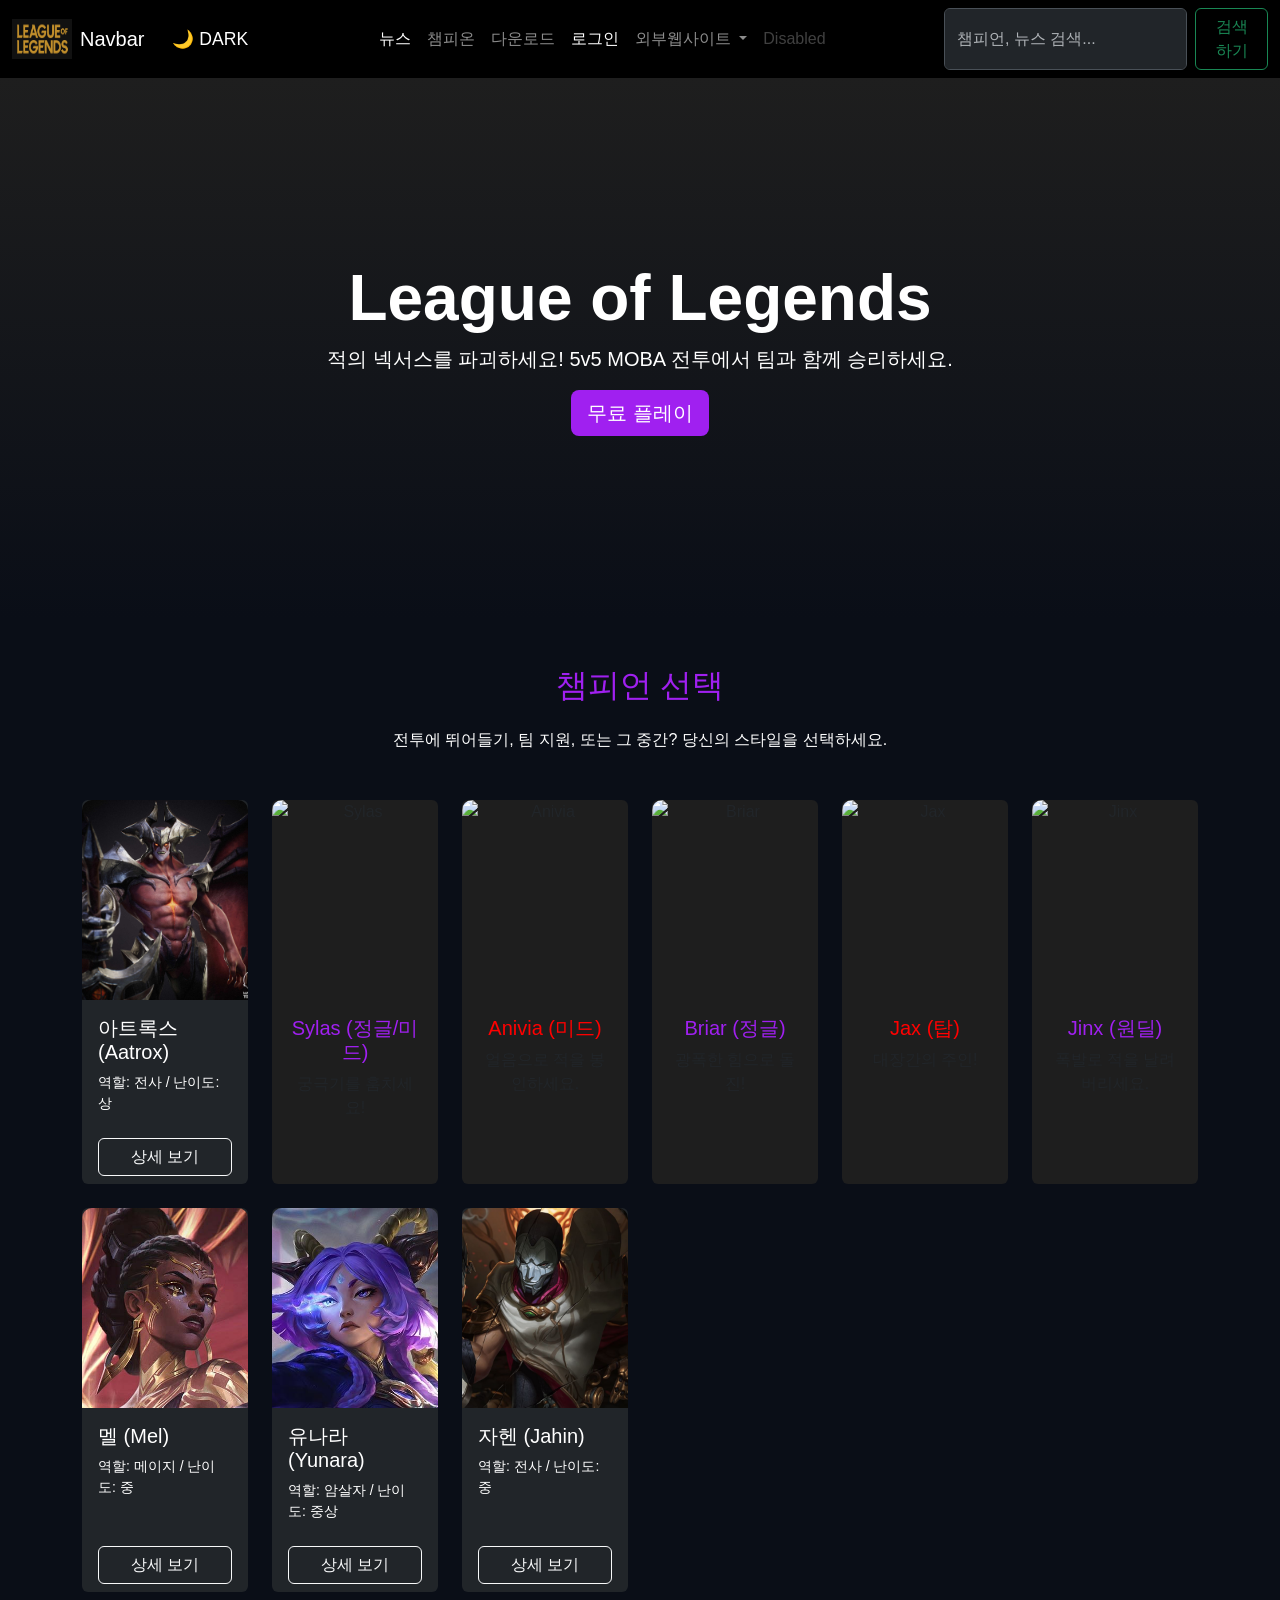
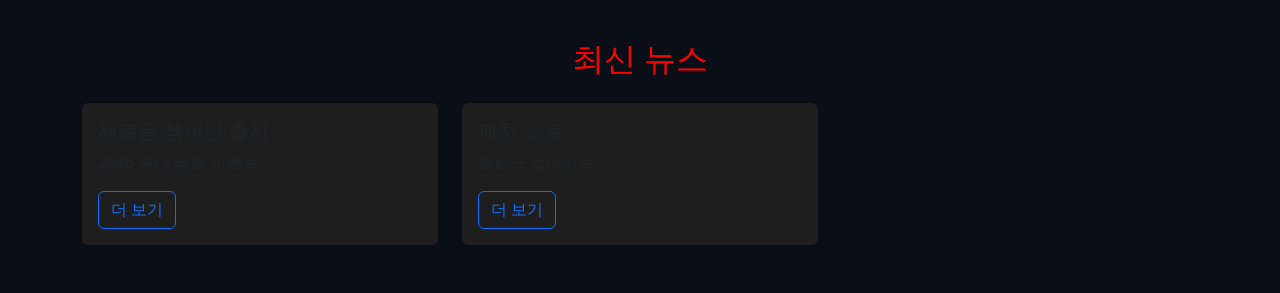
==== commit e73a8752: "9주차 수업 완료" ====
--- a/src/main/resources/META-INF/resources/index.html
+++ b/src/main/resources/META-INF/resources/index.html
@@ -9,6 +9,8 @@
     <script src="js/bootstrap.bundle.min.js"></script>
     <!-- <script src="https://cdn.jsdelivr.net/npm/bootstrap@5.3.0/dist/js/bootstrap.bundle.min.js"></script> -->
     <script src="js/test.js"></script>
+    <script src="js/test2.js"></script>
+    <script src="js/toggle.js"></script>
 
     <!-- 커스텀 스타일 (LOL 테마 + 챔피언 호버 효과) -->
     <link rel="stylesheet" href="css/main.css">
@@ -56,9 +58,15 @@
         <div class="container-fluid">
         <img src="images/lol.png" alt="LOL 로고" width="60" height="40" class="me-2">
           <a class="navbar-brand" href="#">Navbar</a>
-          <button class="navbar-toggler" type="button" data-bs-toggle="collapse" data-bs-target="#navbarSupportedContent" aria-controls="navbarSupportedContent" aria-expanded="false" aria-label="Toggle navigation">
+          <!-- <button class="navbar-toggler" type="button" data-bs-toggle="collapse" data-bs-target="#navbarSupportedContent" aria-controls="navbarSupportedContent" aria-expanded="false" aria-label="Toggle navigation">
             <span class="navbar-toggler-icon"></span>
+          </button> -->
+
+          <!-- [변경] "Navbar" 텍스트→ 다크/라이트토글버튼 -->
+          <button class= "btn border-0" id="themeToggleBtn" onclick="toggleTheme()">
+            🌙 DARK
           </button>
+
           <div class="collapse navbar-collapse" id="navbarSupportedContent">
             <ul class="navbar-nav mx-auto mb-2 mb-lg-0">
               <li class="nav-item">
@@ -285,21 +293,21 @@
             </div>
             </div>
             
-            <!-- 모달 (iframe으로 Jahin.html 불러오기) -->
-            <div class="modal fade" id="modalJahin" tabindex="-1" aria-labelledby="modalJahinLabel" aria-hidden="true">
+            <!-- 모달 (iframe으로 Yunara.html 불러오기) -->
+            <div class="modal fade" id="modalYunara" tabindex="-1" aria-labelledby="modalYunaraLabel" aria-hidden="true">
                 <div class="modal-dialog modal-xl modal-dialog-centered modal-dialog-scrollable">
                     <div class="modal-content bg-dark text-white border-secondary">
                     
                         <!-- 헤더-->
                         <div class="modal-header border-secondary">
-                            <h5 class="modal-title" id="modalYunaraLabel">자헨 (Jahin) 상세 정보</h5>
+                            <h5 class="modal-title" id="modalYunaraLabel">유나라 (Yunara) 상세 정보</h5>
                             <button type="button" class="btn-close btn-close-white" data-bs-dismiss="modal" aria-label="Close"></button>
                         </div>
     
                         <!-- 바디: iframe으로 내용 채움-->
                         <div class="modal-body p-0" style="height: 65vh; background: #0a0e17;">
                             <iframe
-                            src="modals/Jahin.html"
+                            src="modals/Yunara.html"
                             frameborder="0"
                             style="width: 100%; height: 100%; border: none;"
                             allowfullscreen> 
@@ -339,7 +347,7 @@
                     
                         <!-- 헤더-->
                         <div class="modal-header border-secondary">
-                            <h5 class="modal-title" id="modalYunaraLabel">유나라 (Jahin) 상세 정보</h5>
+                            <h5 class="modal-title" id="modalJahinLabel">자헨 (Jahin) 상세 정보</h5>
                             <button type="button" class="btn-close btn-close-white" data-bs-dismiss="modal" aria-label="Close"></button>
                         </div>
     
--- a/src/main/resources/META-INF/resources/css/main.css
+++ b/src/main/resources/META-INF/resources/css/main.css
@@ -69,3 +69,17 @@
 
 .no-result { text-align: center; padding: 80px 20px; color: #666; }
 .no-result h4 { color: #333; }
+
+/* ── [추가] 테마 토글 버튼 (폰트 크기, 색상 등 ) ──────────────── */
+#themeToggleBtn { font-size: 1.1rem; color: #fff; }
+body.light-mode #themeToggleBtn { color: #212529; }
+
+/* ── [추가] 라이트 모드 (다양한 색상 정보 ─────────────────────── */
+body.light-mode { background-color: #f8f9fa; color: #212529; }
+body.light-mode .navbar { background-color: #e9ecef !important; }
+body.light-mode .navbar .navbar-brand,
+body.light-mode .navbar .nav-link { color: #212529 !important; }
+body.light-mode .hero { background: linear-gradient(to bottom, #dce3ea, #f8f9fa); }
+body.light-mode .card { background-color: #ffffff; color: #212529; border: 1px solid #dee2e6; }
+body.light-mode .card-title { color: #212529; }
+body.light-mode .card-text { color: #555; }
